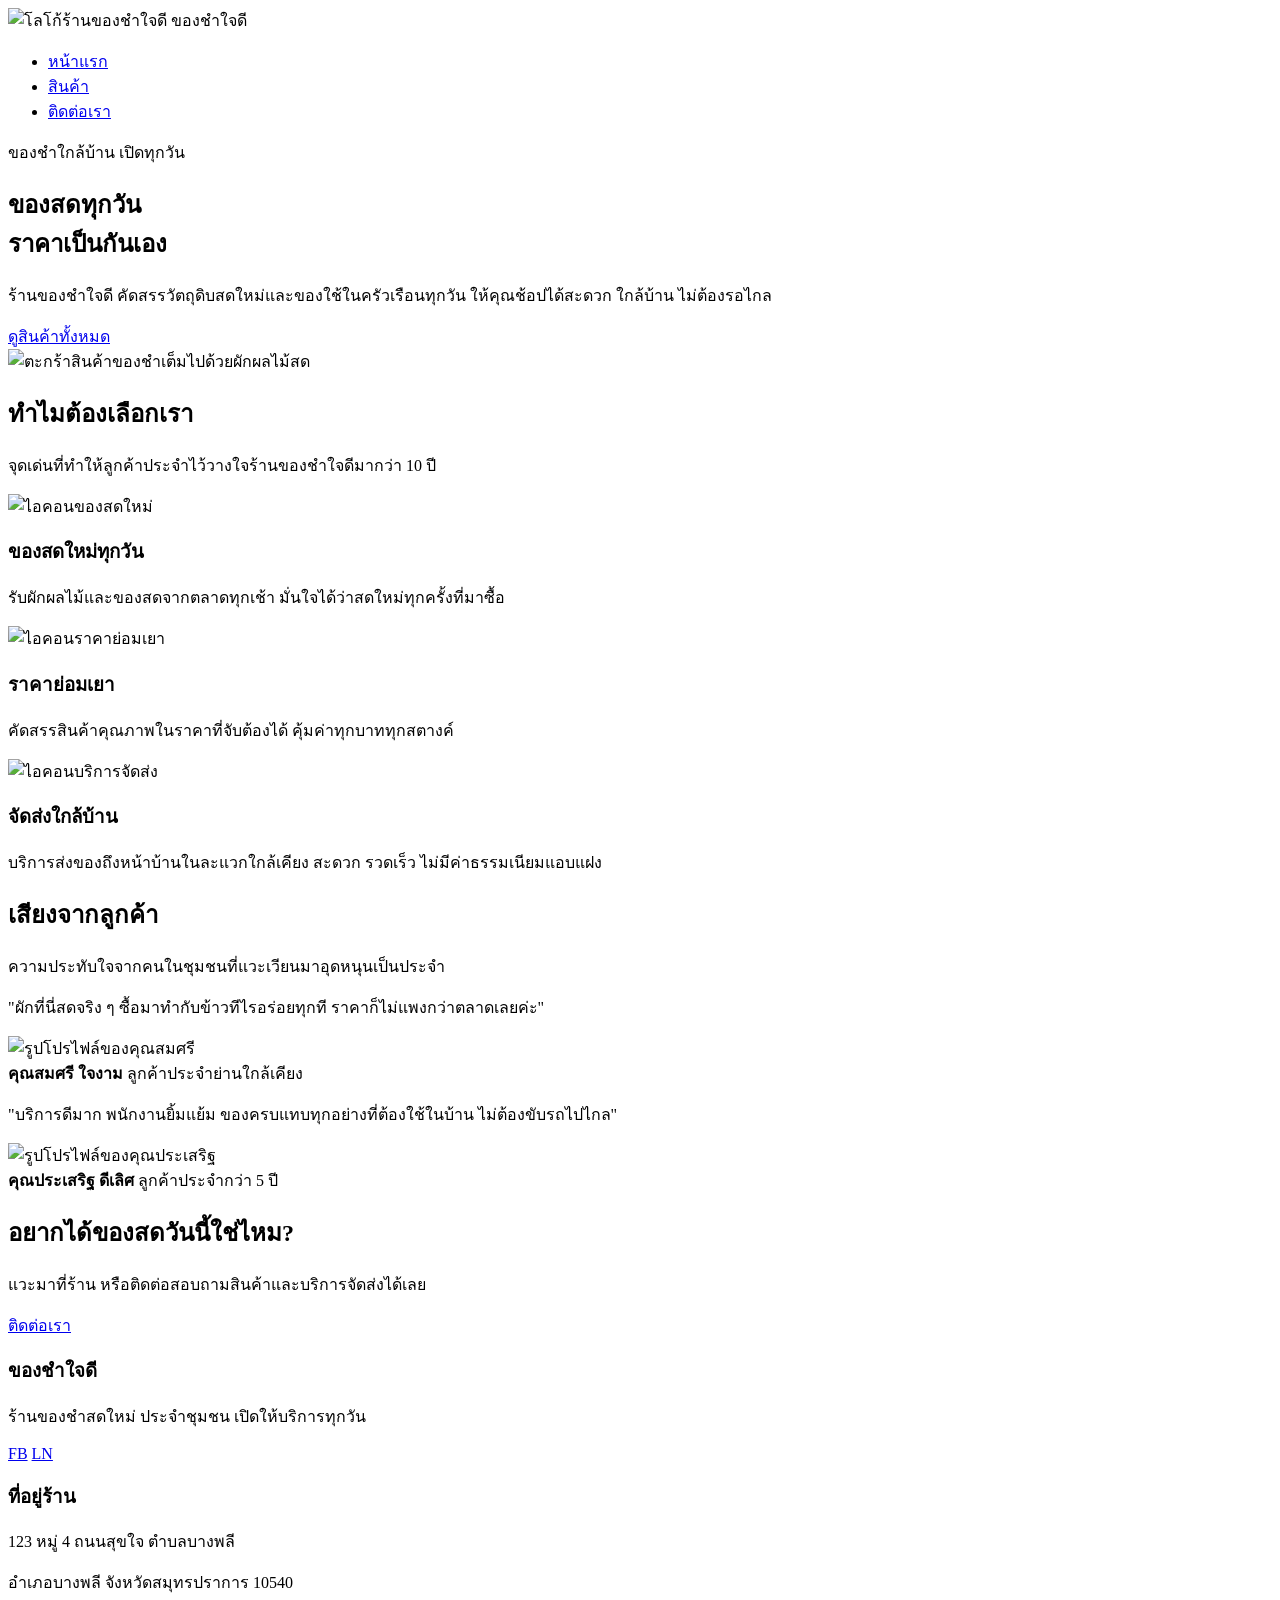
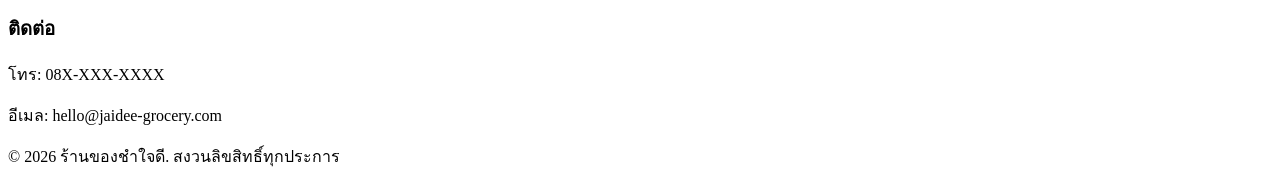
==== index.html @ 169b76aa "Initial commit: grocery store website" ====
<!DOCTYPE html>
<html lang="th">
<head>
<meta charset="UTF-8">
<meta name="viewport" content="width=device-width, initial-scale=1.0">
<title>ของชำใจดี | ร้านของชำสดใหม่ ประจำชุมชน</title>
<link rel="stylesheet" href="css/style.css">
</head>
<body>

  <header>
    <nav class="navbar">
      <div class="navbar__brand">
        <img src="images/logo.svg" alt="โลโก้ร้านของชำใจดี">
        <span class="navbar__brand-name">ของชำใจดี</span>
      </div>
      <ul class="navbar__menu">
        <li><a href="index.html" class="active">หน้าแรก</a></li>
        <li><a href="menu.html">สินค้า</a></li>
        <li><a href="contact.html">ติดต่อเรา</a></li>
      </ul>
    </nav>
  </header>

  <main>

    <!-- hero -->
    <section class="hero">
      <div class="hero__text">
        <span class="hero__eyebrow">ของชำใกล้บ้าน เปิดทุกวัน</span>
        <h1>ของสดทุกวัน<br>ราคาเป็นกันเอง</h1>
        <p>ร้านของชำใจดี คัดสรรวัตถุดิบสดใหม่และของใช้ในครัวเรือนทุกวัน ให้คุณช้อปได้สะดวก ใกล้บ้าน ไม่ต้องรอไกล</p>
        <a href="menu.html" class="btn btn-primary">ดูสินค้าทั้งหมด</a>
      </div>
      <div class="hero__image">
        <img src="images/hero-basket.svg" alt="ตะกร้าสินค้าของชำเต็มไปด้วยผักผลไม้สด">
      </div>
    </section>

    <!-- features -->
    <section class="features">
      <div class="section-heading">
        <h2>ทำไมต้องเลือกเรา</h2>
        <p>จุดเด่นที่ทำให้ลูกค้าประจำไว้วางใจร้านของชำใจดีมากว่า 10 ปี</p>
      </div>
      <div class="features__grid">
        <div class="feature-card">
          <img src="images/icon-fresh.svg" alt="ไอคอนของสดใหม่">
          <h3>ของสดใหม่ทุกวัน</h3>
          <p>รับผักผลไม้และของสดจากตลาดทุกเช้า มั่นใจได้ว่าสดใหม่ทุกครั้งที่มาซื้อ</p>
        </div>
        <div class="feature-card">
          <img src="images/icon-price.svg" alt="ไอคอนราคาย่อมเยา">
          <h3>ราคาย่อมเยา</h3>
          <p>คัดสรรสินค้าคุณภาพในราคาที่จับต้องได้ คุ้มค่าทุกบาททุกสตางค์</p>
        </div>
        <div class="feature-card">
          <img src="images/icon-delivery.svg" alt="ไอคอนบริการจัดส่ง">
          <h3>จัดส่งใกล้บ้าน</h3>
          <p>บริการส่งของถึงหน้าบ้านในละแวกใกล้เคียง สะดวก รวดเร็ว ไม่มีค่าธรรมเนียมแอบแฝง</p>
        </div>
      </div>
    </section>

    <!-- testimonials -->
    <section class="testimonials">
      <div class="section-heading">
        <h2>เสียงจากลูกค้า</h2>
        <p>ความประทับใจจากคนในชุมชนที่แวะเวียนมาอุดหนุนเป็นประจำ</p>
      </div>
      <div class="testimonials__grid">
        <div class="testimonial-card">
          <p class="quote">"ผักที่นี่สดจริง ๆ ซื้อมาทำกับข้าวทีไรอร่อยทุกที ราคาก็ไม่แพงกว่าตลาดเลยค่ะ"</p>
          <div class="customer">
            <img src="images/avatar1.svg" alt="รูปโปรไฟล์ของคุณสมศรี">
            <div>
              <strong>คุณสมศรี ใจงาม</strong>
              <span>ลูกค้าประจำย่านใกล้เคียง</span>
            </div>
          </div>
        </div>
        <div class="testimonial-card">
          <p class="quote">"บริการดีมาก พนักงานยิ้มแย้ม ของครบแทบทุกอย่างที่ต้องใช้ในบ้าน ไม่ต้องขับรถไปไกล"</p>
          <div class="customer">
            <img src="images/avatar2.svg" alt="รูปโปรไฟล์ของคุณประเสริฐ">
            <div>
              <strong>คุณประเสริฐ ดีเลิศ</strong>
              <span>ลูกค้าประจำกว่า 5 ปี</span>
            </div>
          </div>
        </div>
      </div>
    </section>

    <!-- cta -->
    <section class="cta-section">
      <h2>อยากได้ของสดวันนี้ใช่ไหม?</h2>
      <p>แวะมาที่ร้าน หรือติดต่อสอบถามสินค้าและบริการจัดส่งได้เลย</p>
      <a href="contact.html" class="btn btn-outline">ติดต่อเรา</a>
    </section>

  </main>

  <footer class="footer">
    <div class="footer__grid">
      <div class="footer__col footer__brand">
        <h3>ของชำใจดี</h3>
        <p>ร้านของชำสดใหม่ ประจำชุมชน เปิดให้บริการทุกวัน</p>
        <div class="footer__social">
          <a href="#" aria-label="Facebook">FB</a>
          <a href="#" aria-label="Line">LN</a>
        </div>
      </div>
      <div class="footer__col">
        <h3 class="footer__col-title">ที่อยู่ร้าน</h3>
        <p>123 หมู่ 4 ถนนสุขใจ ตำบลบางพลี</p>
        <p>อำเภอบางพลี จังหวัดสมุทรปราการ 10540</p>
      </div>
      <div class="footer__col">
        <h3 class="footer__col-title">ติดต่อ</h3>
        <p>โทร: 08X-XXX-XXXX</p>
        <p>อีเมล: hello@jaidee-grocery.com</p>
      </div>
    </div>
    <div class="footer__bottom">
      &copy; 2026 ร้านของชำใจดี. สงวนลิขสิทธิ์ทุกประการ
    </div>
  </footer>

</body>
</html>
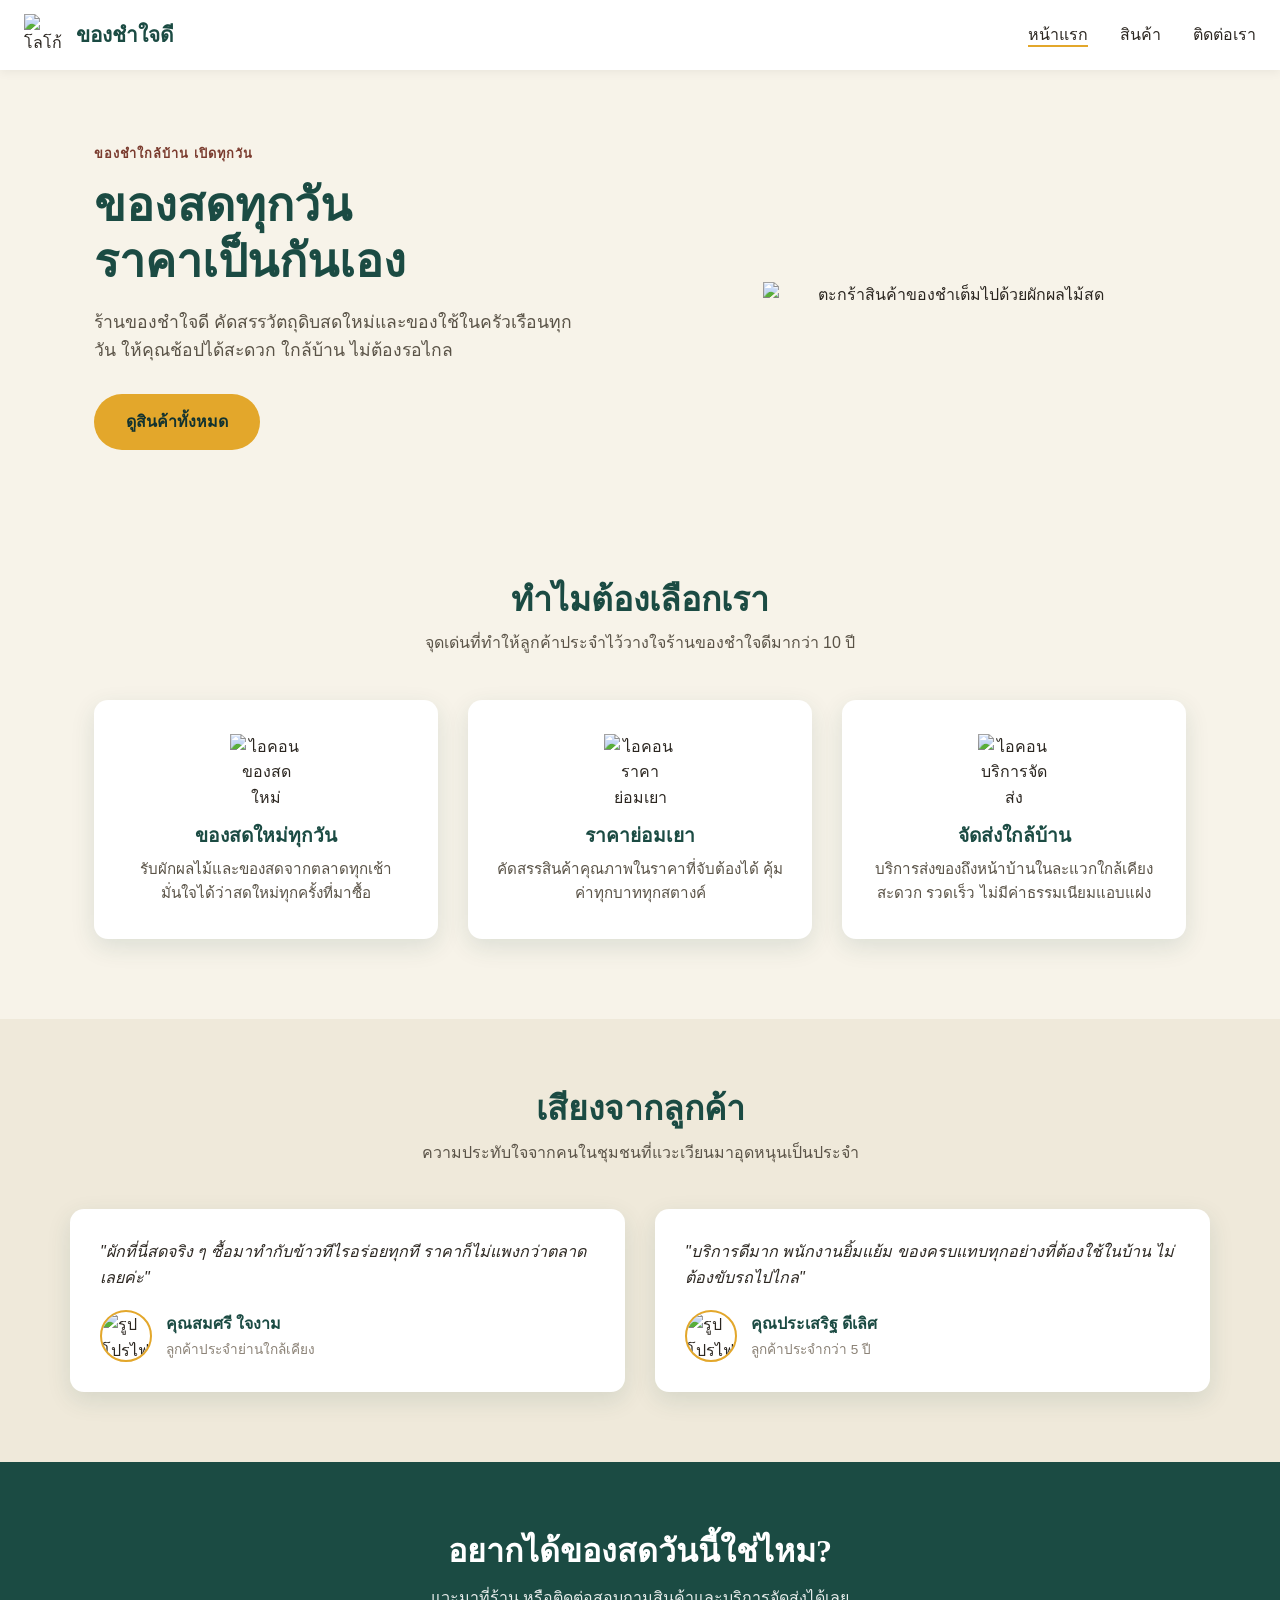
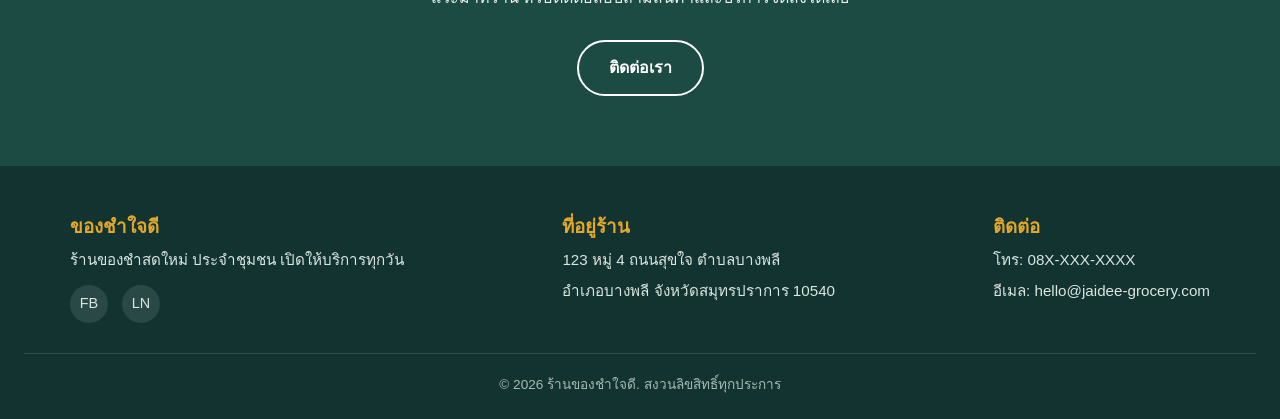
==== commit d9af7b26: "index.html" ====
--- a/index.html
+++ b/index.html
@@ -4,7 +4,7 @@
 <meta charset="UTF-8">
 <meta name="viewport" content="width=device-width, initial-scale=1.0">
 <title>ของชำใจดี | ร้านของชำสดใหม่ ประจำชุมชน</title>
-<link rel="stylesheet" href="css/style.css">
+<link rel="stylesheet" href="style.css">
 </head>
 <body>
 
--- a/style.css
+++ b/style.css
@@ -0,0 +1,647 @@
+@import url('https://fonts.googleapis.com/css2?family=Fraunces:opsz,wght@9..144,500;9..144,600;9..144,700&family=Work+Sans:wght@400;500;600&display=swap');
+
+:root {
+  --color-green: #1B4B43;
+  --color-green-dark: #123330;
+  --color-mustard: #E3A72B;
+  --color-cream: #F7F3E9;
+  --color-plum: #7A3B2E;
+  --color-charcoal: #2B2620;
+  --color-white: #FFFFFF;
+
+  --font-display: 'Fraunces', Georgia, serif;
+  --font-body: 'Work Sans', Arial, sans-serif;
+
+  --radius-card: 14px;
+  --shadow-soft: 0 8px 24px rgba(27, 75, 67, 0.12);
+  --transition-base: 0.25s ease;
+}
+
+* {
+  box-sizing: border-box;
+  margin: 0;
+  padding: 0;
+}
+
+html {
+  scroll-behavior: smooth;
+}
+
+body {
+  font-family: var(--font-body);
+  color: var(--color-charcoal);
+  background-color: var(--color-cream);
+  line-height: 1.6;
+}
+
+img {
+  max-width: 100%;
+  display: block;
+}
+
+a {
+  text-decoration: none;
+  color: inherit;
+}
+
+ul {
+  list-style: none;
+}
+
+h1, h2, h3 {
+  font-family: var(--font-display);
+  color: var(--color-green);
+  line-height: 1.2;
+}
+
+.container {
+  width: 100%;
+  max-width: 1140px;
+  margin: 0 auto;
+  padding: 0 24px;
+}
+
+/* navbar */
+.navbar {
+  display: flex;
+  align-items: center;
+  justify-content: space-between;
+  background-color: var(--color-white);
+  padding: 14px 24px;
+  position: sticky;
+  top: 0;
+  z-index: 100;
+  box-shadow: 0 2px 10px rgba(0, 0, 0, 0.06);
+}
+
+.navbar__brand {
+  display: flex;
+  align-items: center;
+  gap: 10px;
+}
+
+.navbar__brand img {
+  width: 42px;
+  height: 42px;
+}
+
+.navbar__brand-name {
+  font-family: var(--font-display);
+  font-size: 1.3rem;
+  font-weight: 600;
+  color: var(--color-green);
+}
+
+.navbar__menu {
+  display: flex;
+  gap: 32px;
+}
+
+.navbar__menu a {
+  font-weight: 500;
+  color: var(--color-charcoal);
+  position: relative;
+  padding-bottom: 4px;
+  transition: color var(--transition-base);
+}
+
+.navbar__menu a::after {
+  content: "";
+  position: absolute;
+  left: 0;
+  bottom: 0;
+  width: 0;
+  height: 2px;
+  background-color: var(--color-mustard);
+  transition: width var(--transition-base);
+}
+
+.navbar__menu a:hover {
+  color: var(--color-green);
+}
+
+.navbar__menu a:hover::after,
+.navbar__menu a.active::after {
+  width: 100%;
+}
+
+/* ปุ่มต่างๆ */
+.btn {
+  display: inline-block;
+  font-family: var(--font-body);
+  font-weight: 600;
+  padding: 13px 30px;
+  border-radius: 999px;
+  transition: transform var(--transition-base), box-shadow var(--transition-base), background-color var(--transition-base);
+  border: 2px solid transparent;
+  cursor: pointer;
+}
+
+.btn-primary {
+  background-color: var(--color-mustard);
+  color: var(--color-green-dark);
+}
+
+.btn-primary:hover {
+  transform: translateY(-3px);
+  box-shadow: 0 10px 20px rgba(227, 167, 43, 0.4);
+}
+
+.btn-outline {
+  background-color: transparent;
+  border-color: var(--color-white);
+  color: var(--color-white);
+}
+
+.btn-outline:hover {
+  background-color: var(--color-white);
+  color: var(--color-green);
+  transform: translateY(-3px);
+}
+
+/* hero section */
+.hero {
+  display: flex;
+  align-items: center;
+  justify-content: space-between;
+  gap: 40px;
+  padding: 70px 24px;
+  max-width: 1140px;
+  margin: 0 auto;
+}
+
+.hero__text {
+  flex: 1 1 480px;
+}
+
+.hero__eyebrow {
+  display: inline-block;
+  color: var(--color-plum);
+  font-weight: 600;
+  letter-spacing: 0.08em;
+  text-transform: uppercase;
+  font-size: 0.8rem;
+  margin-bottom: 14px;
+}
+
+.hero__text h1 {
+  font-size: 2.9rem;
+  margin-bottom: 18px;
+}
+
+.hero__text p {
+  font-size: 1.1rem;
+  color: #5a5347;
+  margin-bottom: 30px;
+  max-width: 480px;
+}
+
+.hero__image {
+  flex: 1 1 360px;
+  text-align: center;
+}
+
+.hero__image img {
+  max-width: 380px;
+  margin: 0 auto;
+}
+
+/* features */
+.features {
+  padding: 60px 24px 80px;
+  max-width: 1140px;
+  margin: 0 auto;
+}
+
+.section-heading {
+  text-align: center;
+  margin-bottom: 44px;
+}
+
+.section-heading h2 {
+  font-size: 2.1rem;
+  margin-bottom: 10px;
+}
+
+.section-heading p {
+  color: #5a5347;
+}
+
+.features__grid {
+  display: grid;
+  grid-template-columns: repeat(3, 1fr);
+  gap: 30px;
+}
+
+.feature-card {
+  background-color: var(--color-white);
+  border-radius: var(--radius-card);
+  padding: 34px 26px;
+  text-align: center;
+  box-shadow: var(--shadow-soft);
+  transition: transform var(--transition-base), box-shadow var(--transition-base);
+}
+
+.feature-card:hover {
+  transform: translateY(-8px);
+  box-shadow: 0 16px 32px rgba(27, 75, 67, 0.18);
+}
+
+.feature-card img {
+  width: 72px;
+  height: 72px;
+  margin: 0 auto 18px;
+}
+
+.feature-card h3 {
+  font-size: 1.2rem;
+  margin-bottom: 10px;
+}
+
+.feature-card p {
+  color: #5a5347;
+  font-size: 0.95rem;
+}
+
+/* testimonials */
+.testimonials {
+  background-color: #EFE9DA;
+  padding: 70px 24px;
+}
+
+.testimonials__grid {
+  max-width: 1140px;
+  margin: 0 auto;
+  display: grid;
+  grid-template-columns: repeat(2, 1fr);
+  gap: 30px;
+}
+
+.testimonial-card {
+  background-color: var(--color-white);
+  border-radius: var(--radius-card);
+  padding: 30px;
+  box-shadow: var(--shadow-soft);
+}
+
+.testimonial-card p.quote {
+  font-style: italic;
+  color: var(--color-charcoal);
+  margin-bottom: 20px;
+}
+
+.testimonial-card .customer {
+  display: flex;
+  align-items: center;
+  gap: 14px;
+}
+
+.testimonial-card .customer img {
+  width: 52px;
+  height: 52px;
+  border-radius: 50%;
+  border: 2px solid var(--color-mustard);
+}
+
+.testimonial-card .customer strong {
+  display: block;
+  color: var(--color-green);
+}
+
+.testimonial-card .customer span {
+  font-size: 0.85rem;
+  color: #8a8175;
+}
+
+/* cta */
+.cta-section {
+  background-color: var(--color-green);
+  color: var(--color-white);
+  text-align: center;
+  padding: 70px 24px;
+}
+
+.cta-section h2 {
+  color: var(--color-white);
+  font-size: 2rem;
+  margin-bottom: 14px;
+}
+
+.cta-section p {
+  margin-bottom: 30px;
+  opacity: 0.9;
+}
+
+/* footer */
+.footer {
+  background-color: var(--color-green-dark);
+  color: #DCE6E1;
+  padding: 50px 24px 24px;
+}
+
+.footer__grid {
+  max-width: 1140px;
+  margin: 0 auto 30px;
+  display: flex;
+  flex-wrap: wrap;
+  justify-content: space-between;
+  gap: 30px;
+}
+
+.footer__brand h3,
+.footer__col-title {
+  color: var(--color-mustard);
+  font-family: var(--font-display);
+  margin-bottom: 10px;
+}
+
+.footer__col p {
+  margin-bottom: 6px;
+  font-size: 0.95rem;
+}
+
+.footer__social {
+  display: flex;
+  gap: 14px;
+  margin-top: 12px;
+}
+
+.footer__social a {
+  width: 38px;
+  height: 38px;
+  border-radius: 50%;
+  background-color: rgba(255,255,255,0.1);
+  display: flex;
+  align-items: center;
+  justify-content: center;
+  transition: background-color var(--transition-base), transform var(--transition-base);
+  font-size: 0.9rem;
+}
+
+.footer__social a:hover {
+  background-color: var(--color-mustard);
+  color: var(--color-green-dark);
+  transform: translateY(-3px);
+}
+
+.footer__bottom {
+  text-align: center;
+  border-top: 1px solid rgba(255,255,255,0.12);
+  padding-top: 20px;
+  font-size: 0.85rem;
+  color: #A9BAB3;
+}
+
+/* page header (menu, contact) */
+.page-header {
+  background-color: var(--color-green);
+  color: var(--color-white);
+  text-align: center;
+  padding: 60px 24px;
+}
+
+.page-header h1 {
+  color: var(--color-white);
+  font-size: 2.4rem;
+  margin-bottom: 10px;
+}
+
+.page-header p {
+  opacity: 0.9;
+}
+
+/* product grid */
+.product-section {
+  padding: 60px 24px;
+  max-width: 1140px;
+  margin: 0 auto;
+}
+
+.product-grid {
+  display: grid;
+  grid-template-columns: repeat(3, 1fr);
+  gap: 28px;
+}
+
+.product-card {
+  background-color: var(--color-white);
+  border-radius: var(--radius-card);
+  overflow: hidden;
+  box-shadow: var(--shadow-soft);
+  transition: transform var(--transition-base), box-shadow var(--transition-base);
+}
+
+.product-card:hover {
+  transform: translateY(-6px);
+  box-shadow: 0 18px 30px rgba(27, 75, 67, 0.2);
+}
+
+.product-card__image {
+  background-color: var(--color-cream);
+}
+
+.product-card__body {
+  padding: 20px;
+}
+
+.product-card__body h3 {
+  font-size: 1.1rem;
+  margin-bottom: 6px;
+}
+
+.product-card__body p.desc {
+  color: #5a5347;
+  font-size: 0.9rem;
+  margin-bottom: 12px;
+}
+
+.product-card__price {
+  display: flex;
+  align-items: center;
+  justify-content: space-between;
+}
+
+.product-card__price span {
+  font-weight: 700;
+  color: var(--color-plum);
+  font-size: 1.1rem;
+}
+
+.product-card__price a {
+  font-size: 0.85rem;
+  font-weight: 600;
+  color: var(--color-green);
+  transition: color var(--transition-base);
+}
+
+.product-card__price a:hover {
+  color: var(--color-mustard);
+}
+
+/* promo banner */
+.promo-banner {
+  background-color: var(--color-plum);
+  color: var(--color-white);
+  text-align: center;
+  padding: 26px 24px;
+  margin: 0 0 20px;
+  font-family: var(--font-display);
+  font-size: 1.3rem;
+  letter-spacing: 0.03em;
+}
+
+.promo-banner span {
+  color: var(--color-mustard);
+}
+
+/* contact page */
+.contact-layout {
+  max-width: 1140px;
+  margin: 0 auto;
+  padding: 60px 24px;
+  display: grid;
+  grid-template-columns: 1fr 1fr;
+  gap: 50px;
+}
+
+.contact-info h2 {
+  margin-bottom: 20px;
+  font-size: 1.5rem;
+}
+
+.contact-item {
+  display: flex;
+  gap: 16px;
+  margin-bottom: 22px;
+}
+
+.contact-item .icon {
+  width: 44px;
+  height: 44px;
+  border-radius: 50%;
+  background-color: var(--color-green);
+  color: var(--color-white);
+  display: flex;
+  align-items: center;
+  justify-content: center;
+  font-size: 1.1rem;
+  flex-shrink: 0;
+}
+
+.contact-item strong {
+  display: block;
+  color: var(--color-green);
+  margin-bottom: 2px;
+}
+
+.contact-form h2 {
+  margin-bottom: 20px;
+  font-size: 1.5rem;
+}
+
+.form-group {
+  margin-bottom: 20px;
+}
+
+.form-group label {
+  display: block;
+  font-weight: 600;
+  margin-bottom: 6px;
+  color: var(--color-green);
+  font-size: 0.9rem;
+}
+
+.form-group input,
+.form-group textarea {
+  width: 100%;
+  padding: 12px 14px;
+  border: 2px solid #E1D9C7;
+  border-radius: 10px;
+  font-family: var(--font-body);
+  font-size: 0.95rem;
+  background-color: var(--color-white);
+  transition: border-color var(--transition-base), box-shadow var(--transition-base);
+}
+
+.form-group input:focus,
+.form-group textarea:focus {
+  outline: none;
+  border-color: var(--color-mustard);
+  box-shadow: 0 0 0 3px rgba(227, 167, 43, 0.2);
+}
+
+.form-group textarea {
+  resize: vertical;
+  min-height: 120px;
+}
+
+/* map */
+.map-section {
+  max-width: 1140px;
+  margin: 0 auto 70px;
+  padding: 0 24px;
+}
+
+.map-section iframe {
+  width: 100%;
+  height: 360px;
+  border: 0;
+  border-radius: var(--radius-card);
+  box-shadow: var(--shadow-soft);
+}
+
+/* responsive */
+@media (max-width: 768px) {
+  .navbar {
+    flex-wrap: wrap;
+    justify-content: center;
+    gap: 10px;
+    text-align: center;
+  }
+
+  .navbar__menu {
+    width: 100%;
+    justify-content: center;
+    gap: 18px;
+    flex-wrap: wrap;
+  }
+
+  .hero {
+    flex-direction: column;
+    text-align: center;
+    padding: 50px 24px;
+  }
+
+  .hero__text p {
+    margin-left: auto;
+    margin-right: auto;
+  }
+
+  .features__grid,
+  .testimonials__grid,
+  .product-grid {
+    grid-template-columns: 1fr;
+  }
+
+  .contact-layout {
+    grid-template-columns: 1fr;
+  }
+
+  .footer__grid {
+    flex-direction: column;
+  }
+
+  .hero__text h1 {
+    font-size: 2.2rem;
+  }
+}
+
+@media (max-width: 480px) {
+  .navbar__brand-name {
+    font-size: 1.05rem;
+  }
+
+  .page-header h1 {
+    font-size: 1.9rem;
+  }
+}
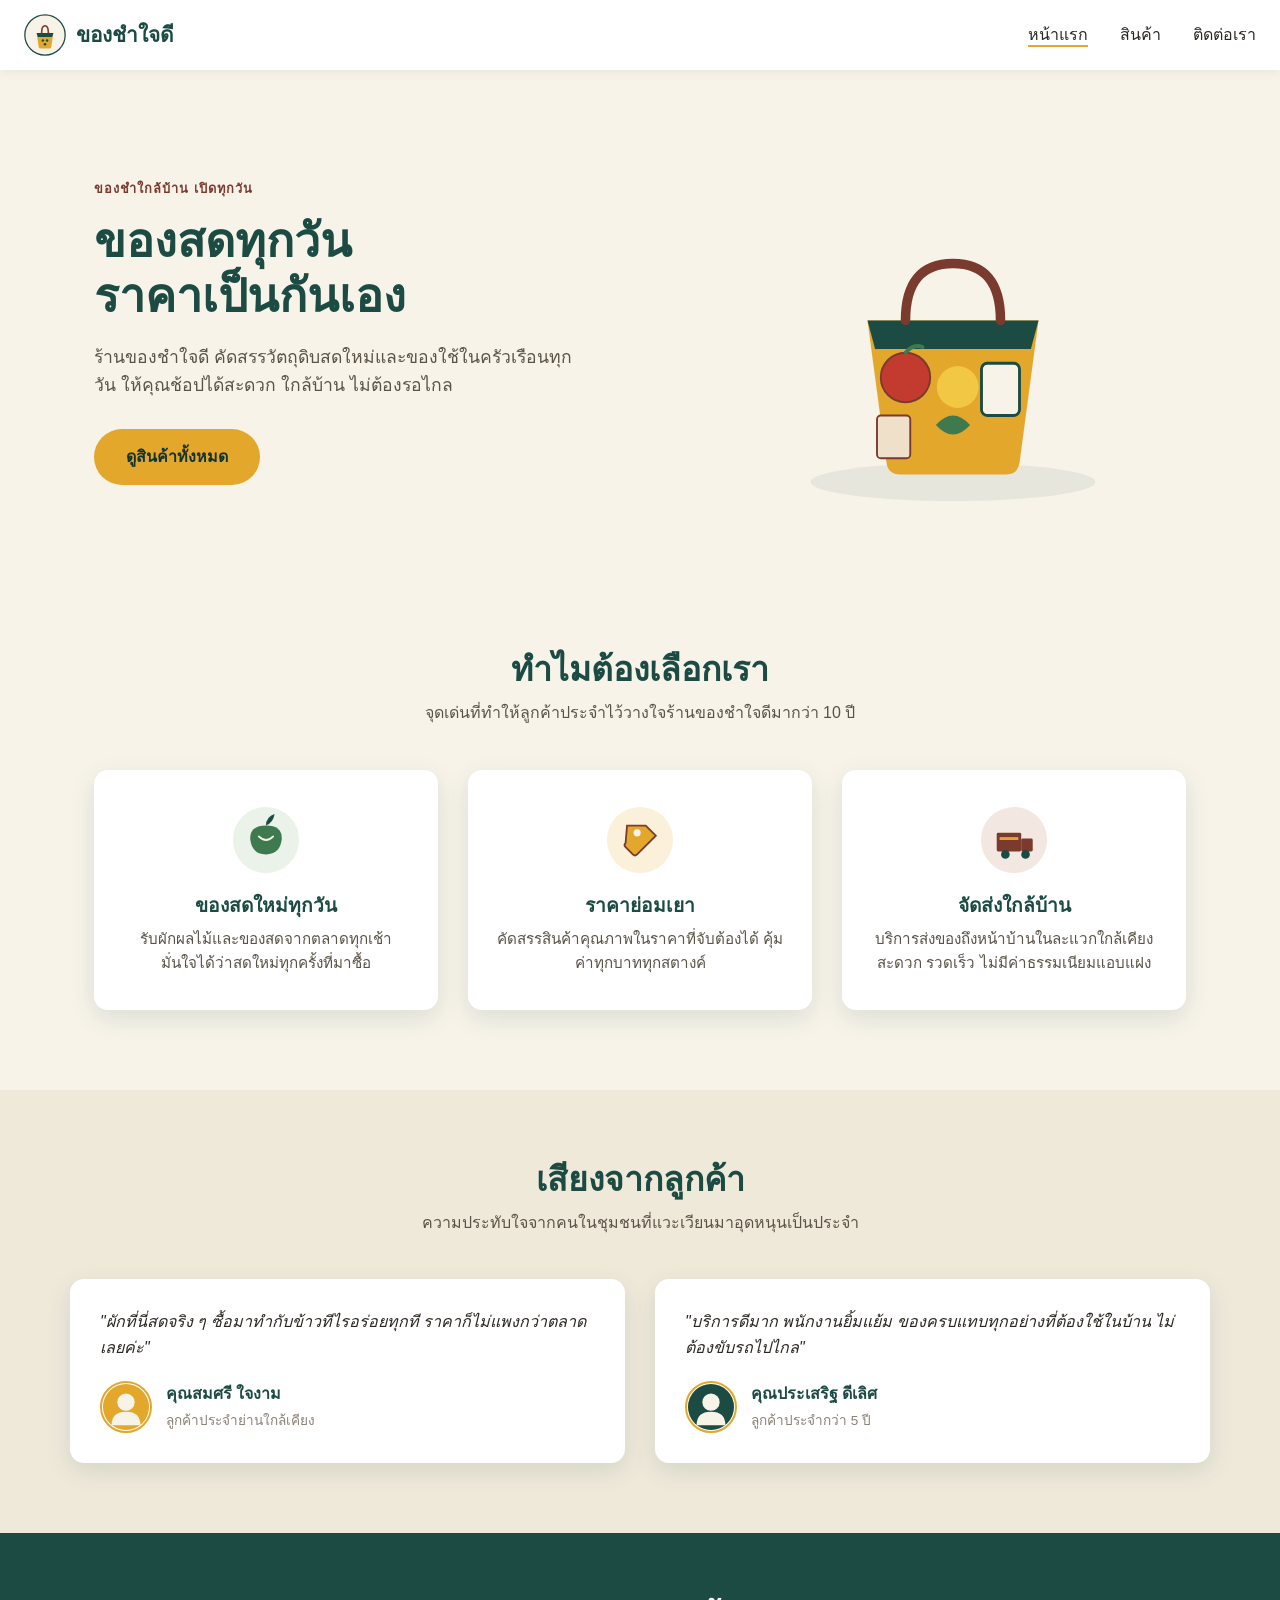
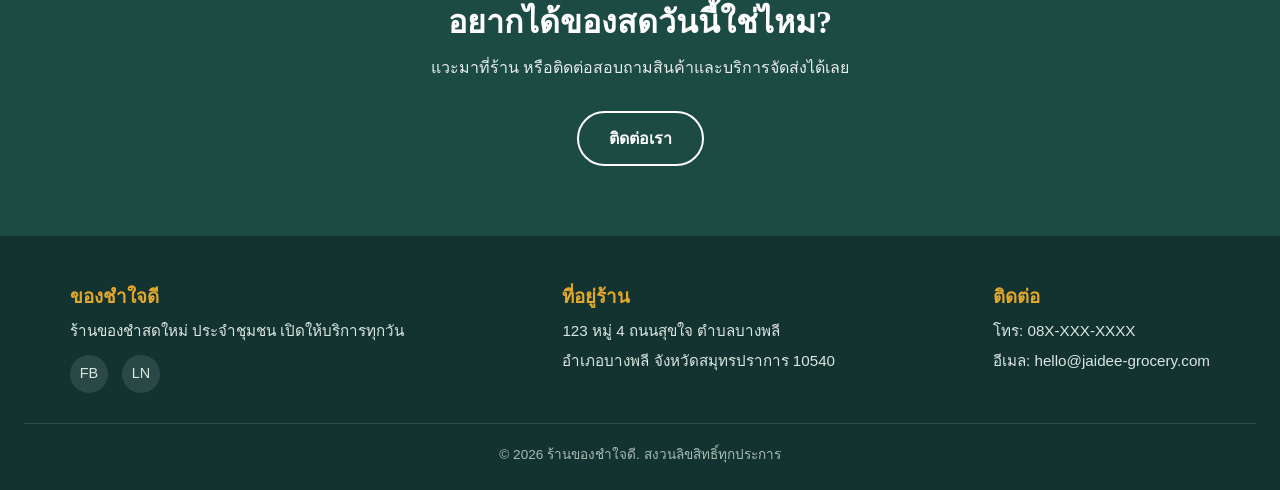
==== commit e55c2b35: "Update index.html" ====
--- a/index.html
+++ b/index.html
@@ -4,7 +4,7 @@
 <meta charset="UTF-8">
 <meta name="viewport" content="width=device-width, initial-scale=1.0">
 <title>ของชำใจดี | ร้านของชำสดใหม่ ประจำชุมชน</title>
-<link rel="stylesheet" href="style.css">
+<link rel="stylesheet" href="css/style.css">
 </head>
 <body>
 
--- a/css/style.css
+++ b/css/style.css
@@ -0,0 +1,647 @@
+@import url('https://fonts.googleapis.com/css2?family=Fraunces:opsz,wght@9..144,500;9..144,600;9..144,700&family=Work+Sans:wght@400;500;600&display=swap');
+
+:root {
+  --color-green: #1B4B43;
+  --color-green-dark: #123330;
+  --color-mustard: #E3A72B;
+  --color-cream: #F7F3E9;
+  --color-plum: #7A3B2E;
+  --color-charcoal: #2B2620;
+  --color-white: #FFFFFF;
+
+  --font-display: 'Fraunces', Georgia, serif;
+  --font-body: 'Work Sans', Arial, sans-serif;
+
+  --radius-card: 14px;
+  --shadow-soft: 0 8px 24px rgba(27, 75, 67, 0.12);
+  --transition-base: 0.25s ease;
+}
+
+* {
+  box-sizing: border-box;
+  margin: 0;
+  padding: 0;
+}
+
+html {
+  scroll-behavior: smooth;
+}
+
+body {
+  font-family: var(--font-body);
+  color: var(--color-charcoal);
+  background-color: var(--color-cream);
+  line-height: 1.6;
+}
+
+img {
+  max-width: 100%;
+  display: block;
+}
+
+a {
+  text-decoration: none;
+  color: inherit;
+}
+
+ul {
+  list-style: none;
+}
+
+h1, h2, h3 {
+  font-family: var(--font-display);
+  color: var(--color-green);
+  line-height: 1.2;
+}
+
+.container {
+  width: 100%;
+  max-width: 1140px;
+  margin: 0 auto;
+  padding: 0 24px;
+}
+
+/* navbar */
+.navbar {
+  display: flex;
+  align-items: center;
+  justify-content: space-between;
+  background-color: var(--color-white);
+  padding: 14px 24px;
+  position: sticky;
+  top: 0;
+  z-index: 100;
+  box-shadow: 0 2px 10px rgba(0, 0, 0, 0.06);
+}
+
+.navbar__brand {
+  display: flex;
+  align-items: center;
+  gap: 10px;
+}
+
+.navbar__brand img {
+  width: 42px;
+  height: 42px;
+}
+
+.navbar__brand-name {
+  font-family: var(--font-display);
+  font-size: 1.3rem;
+  font-weight: 600;
+  color: var(--color-green);
+}
+
+.navbar__menu {
+  display: flex;
+  gap: 32px;
+}
+
+.navbar__menu a {
+  font-weight: 500;
+  color: var(--color-charcoal);
+  position: relative;
+  padding-bottom: 4px;
+  transition: color var(--transition-base);
+}
+
+.navbar__menu a::after {
+  content: "";
+  position: absolute;
+  left: 0;
+  bottom: 0;
+  width: 0;
+  height: 2px;
+  background-color: var(--color-mustard);
+  transition: width var(--transition-base);
+}
+
+.navbar__menu a:hover {
+  color: var(--color-green);
+}
+
+.navbar__menu a:hover::after,
+.navbar__menu a.active::after {
+  width: 100%;
+}
+
+/* ปุ่มต่างๆ */
+.btn {
+  display: inline-block;
+  font-family: var(--font-body);
+  font-weight: 600;
+  padding: 13px 30px;
+  border-radius: 999px;
+  transition: transform var(--transition-base), box-shadow var(--transition-base), background-color var(--transition-base);
+  border: 2px solid transparent;
+  cursor: pointer;
+}
+
+.btn-primary {
+  background-color: var(--color-mustard);
+  color: var(--color-green-dark);
+}
+
+.btn-primary:hover {
+  transform: translateY(-3px);
+  box-shadow: 0 10px 20px rgba(227, 167, 43, 0.4);
+}
+
+.btn-outline {
+  background-color: transparent;
+  border-color: var(--color-white);
+  color: var(--color-white);
+}
+
+.btn-outline:hover {
+  background-color: var(--color-white);
+  color: var(--color-green);
+  transform: translateY(-3px);
+}
+
+/* hero section */
+.hero {
+  display: flex;
+  align-items: center;
+  justify-content: space-between;
+  gap: 40px;
+  padding: 70px 24px;
+  max-width: 1140px;
+  margin: 0 auto;
+}
+
+.hero__text {
+  flex: 1 1 480px;
+}
+
+.hero__eyebrow {
+  display: inline-block;
+  color: var(--color-plum);
+  font-weight: 600;
+  letter-spacing: 0.08em;
+  text-transform: uppercase;
+  font-size: 0.8rem;
+  margin-bottom: 14px;
+}
+
+.hero__text h1 {
+  font-size: 2.9rem;
+  margin-bottom: 18px;
+}
+
+.hero__text p {
+  font-size: 1.1rem;
+  color: #5a5347;
+  margin-bottom: 30px;
+  max-width: 480px;
+}
+
+.hero__image {
+  flex: 1 1 360px;
+  text-align: center;
+}
+
+.hero__image img {
+  max-width: 380px;
+  margin: 0 auto;
+}
+
+/* features */
+.features {
+  padding: 60px 24px 80px;
+  max-width: 1140px;
+  margin: 0 auto;
+}
+
+.section-heading {
+  text-align: center;
+  margin-bottom: 44px;
+}
+
+.section-heading h2 {
+  font-size: 2.1rem;
+  margin-bottom: 10px;
+}
+
+.section-heading p {
+  color: #5a5347;
+}
+
+.features__grid {
+  display: grid;
+  grid-template-columns: repeat(3, 1fr);
+  gap: 30px;
+}
+
+.feature-card {
+  background-color: var(--color-white);
+  border-radius: var(--radius-card);
+  padding: 34px 26px;
+  text-align: center;
+  box-shadow: var(--shadow-soft);
+  transition: transform var(--transition-base), box-shadow var(--transition-base);
+}
+
+.feature-card:hover {
+  transform: translateY(-8px);
+  box-shadow: 0 16px 32px rgba(27, 75, 67, 0.18);
+}
+
+.feature-card img {
+  width: 72px;
+  height: 72px;
+  margin: 0 auto 18px;
+}
+
+.feature-card h3 {
+  font-size: 1.2rem;
+  margin-bottom: 10px;
+}
+
+.feature-card p {
+  color: #5a5347;
+  font-size: 0.95rem;
+}
+
+/* testimonials */
+.testimonials {
+  background-color: #EFE9DA;
+  padding: 70px 24px;
+}
+
+.testimonials__grid {
+  max-width: 1140px;
+  margin: 0 auto;
+  display: grid;
+  grid-template-columns: repeat(2, 1fr);
+  gap: 30px;
+}
+
+.testimonial-card {
+  background-color: var(--color-white);
+  border-radius: var(--radius-card);
+  padding: 30px;
+  box-shadow: var(--shadow-soft);
+}
+
+.testimonial-card p.quote {
+  font-style: italic;
+  color: var(--color-charcoal);
+  margin-bottom: 20px;
+}
+
+.testimonial-card .customer {
+  display: flex;
+  align-items: center;
+  gap: 14px;
+}
+
+.testimonial-card .customer img {
+  width: 52px;
+  height: 52px;
+  border-radius: 50%;
+  border: 2px solid var(--color-mustard);
+}
+
+.testimonial-card .customer strong {
+  display: block;
+  color: var(--color-green);
+}
+
+.testimonial-card .customer span {
+  font-size: 0.85rem;
+  color: #8a8175;
+}
+
+/* cta */
+.cta-section {
+  background-color: var(--color-green);
+  color: var(--color-white);
+  text-align: center;
+  padding: 70px 24px;
+}
+
+.cta-section h2 {
+  color: var(--color-white);
+  font-size: 2rem;
+  margin-bottom: 14px;
+}
+
+.cta-section p {
+  margin-bottom: 30px;
+  opacity: 0.9;
+}
+
+/* footer */
+.footer {
+  background-color: var(--color-green-dark);
+  color: #DCE6E1;
+  padding: 50px 24px 24px;
+}
+
+.footer__grid {
+  max-width: 1140px;
+  margin: 0 auto 30px;
+  display: flex;
+  flex-wrap: wrap;
+  justify-content: space-between;
+  gap: 30px;
+}
+
+.footer__brand h3,
+.footer__col-title {
+  color: var(--color-mustard);
+  font-family: var(--font-display);
+  margin-bottom: 10px;
+}
+
+.footer__col p {
+  margin-bottom: 6px;
+  font-size: 0.95rem;
+}
+
+.footer__social {
+  display: flex;
+  gap: 14px;
+  margin-top: 12px;
+}
+
+.footer__social a {
+  width: 38px;
+  height: 38px;
+  border-radius: 50%;
+  background-color: rgba(255,255,255,0.1);
+  display: flex;
+  align-items: center;
+  justify-content: center;
+  transition: background-color var(--transition-base), transform var(--transition-base);
+  font-size: 0.9rem;
+}
+
+.footer__social a:hover {
+  background-color: var(--color-mustard);
+  color: var(--color-green-dark);
+  transform: translateY(-3px);
+}
+
+.footer__bottom {
+  text-align: center;
+  border-top: 1px solid rgba(255,255,255,0.12);
+  padding-top: 20px;
+  font-size: 0.85rem;
+  color: #A9BAB3;
+}
+
+/* page header (menu, contact) */
+.page-header {
+  background-color: var(--color-green);
+  color: var(--color-white);
+  text-align: center;
+  padding: 60px 24px;
+}
+
+.page-header h1 {
+  color: var(--color-white);
+  font-size: 2.4rem;
+  margin-bottom: 10px;
+}
+
+.page-header p {
+  opacity: 0.9;
+}
+
+/* product grid */
+.product-section {
+  padding: 60px 24px;
+  max-width: 1140px;
+  margin: 0 auto;
+}
+
+.product-grid {
+  display: grid;
+  grid-template-columns: repeat(3, 1fr);
+  gap: 28px;
+}
+
+.product-card {
+  background-color: var(--color-white);
+  border-radius: var(--radius-card);
+  overflow: hidden;
+  box-shadow: var(--shadow-soft);
+  transition: transform var(--transition-base), box-shadow var(--transition-base);
+}
+
+.product-card:hover {
+  transform: translateY(-6px);
+  box-shadow: 0 18px 30px rgba(27, 75, 67, 0.2);
+}
+
+.product-card__image {
+  background-color: var(--color-cream);
+}
+
+.product-card__body {
+  padding: 20px;
+}
+
+.product-card__body h3 {
+  font-size: 1.1rem;
+  margin-bottom: 6px;
+}
+
+.product-card__body p.desc {
+  color: #5a5347;
+  font-size: 0.9rem;
+  margin-bottom: 12px;
+}
+
+.product-card__price {
+  display: flex;
+  align-items: center;
+  justify-content: space-between;
+}
+
+.product-card__price span {
+  font-weight: 700;
+  color: var(--color-plum);
+  font-size: 1.1rem;
+}
+
+.product-card__price a {
+  font-size: 0.85rem;
+  font-weight: 600;
+  color: var(--color-green);
+  transition: color var(--transition-base);
+}
+
+.product-card__price a:hover {
+  color: var(--color-mustard);
+}
+
+/* promo banner */
+.promo-banner {
+  background-color: var(--color-plum);
+  color: var(--color-white);
+  text-align: center;
+  padding: 26px 24px;
+  margin: 0 0 20px;
+  font-family: var(--font-display);
+  font-size: 1.3rem;
+  letter-spacing: 0.03em;
+}
+
+.promo-banner span {
+  color: var(--color-mustard);
+}
+
+/* contact page */
+.contact-layout {
+  max-width: 1140px;
+  margin: 0 auto;
+  padding: 60px 24px;
+  display: grid;
+  grid-template-columns: 1fr 1fr;
+  gap: 50px;
+}
+
+.contact-info h2 {
+  margin-bottom: 20px;
+  font-size: 1.5rem;
+}
+
+.contact-item {
+  display: flex;
+  gap: 16px;
+  margin-bottom: 22px;
+}
+
+.contact-item .icon {
+  width: 44px;
+  height: 44px;
+  border-radius: 50%;
+  background-color: var(--color-green);
+  color: var(--color-white);
+  display: flex;
+  align-items: center;
+  justify-content: center;
+  font-size: 1.1rem;
+  flex-shrink: 0;
+}
+
+.contact-item strong {
+  display: block;
+  color: var(--color-green);
+  margin-bottom: 2px;
+}
+
+.contact-form h2 {
+  margin-bottom: 20px;
+  font-size: 1.5rem;
+}
+
+.form-group {
+  margin-bottom: 20px;
+}
+
+.form-group label {
+  display: block;
+  font-weight: 600;
+  margin-bottom: 6px;
+  color: var(--color-green);
+  font-size: 0.9rem;
+}
+
+.form-group input,
+.form-group textarea {
+  width: 100%;
+  padding: 12px 14px;
+  border: 2px solid #E1D9C7;
+  border-radius: 10px;
+  font-family: var(--font-body);
+  font-size: 0.95rem;
+  background-color: var(--color-white);
+  transition: border-color var(--transition-base), box-shadow var(--transition-base);
+}
+
+.form-group input:focus,
+.form-group textarea:focus {
+  outline: none;
+  border-color: var(--color-mustard);
+  box-shadow: 0 0 0 3px rgba(227, 167, 43, 0.2);
+}
+
+.form-group textarea {
+  resize: vertical;
+  min-height: 120px;
+}
+
+/* map */
+.map-section {
+  max-width: 1140px;
+  margin: 0 auto 70px;
+  padding: 0 24px;
+}
+
+.map-section iframe {
+  width: 100%;
+  height: 360px;
+  border: 0;
+  border-radius: var(--radius-card);
+  box-shadow: var(--shadow-soft);
+}
+
+/* responsive */
+@media (max-width: 768px) {
+  .navbar {
+    flex-wrap: wrap;
+    justify-content: center;
+    gap: 10px;
+    text-align: center;
+  }
+
+  .navbar__menu {
+    width: 100%;
+    justify-content: center;
+    gap: 18px;
+    flex-wrap: wrap;
+  }
+
+  .hero {
+    flex-direction: column;
+    text-align: center;
+    padding: 50px 24px;
+  }
+
+  .hero__text p {
+    margin-left: auto;
+    margin-right: auto;
+  }
+
+  .features__grid,
+  .testimonials__grid,
+  .product-grid {
+    grid-template-columns: 1fr;
+  }
+
+  .contact-layout {
+    grid-template-columns: 1fr;
+  }
+
+  .footer__grid {
+    flex-direction: column;
+  }
+
+  .hero__text h1 {
+    font-size: 2.2rem;
+  }
+}
+
+@media (max-width: 480px) {
+  .navbar__brand-name {
+    font-size: 1.05rem;
+  }
+
+  .page-header h1 {
+    font-size: 1.9rem;
+  }
+}
